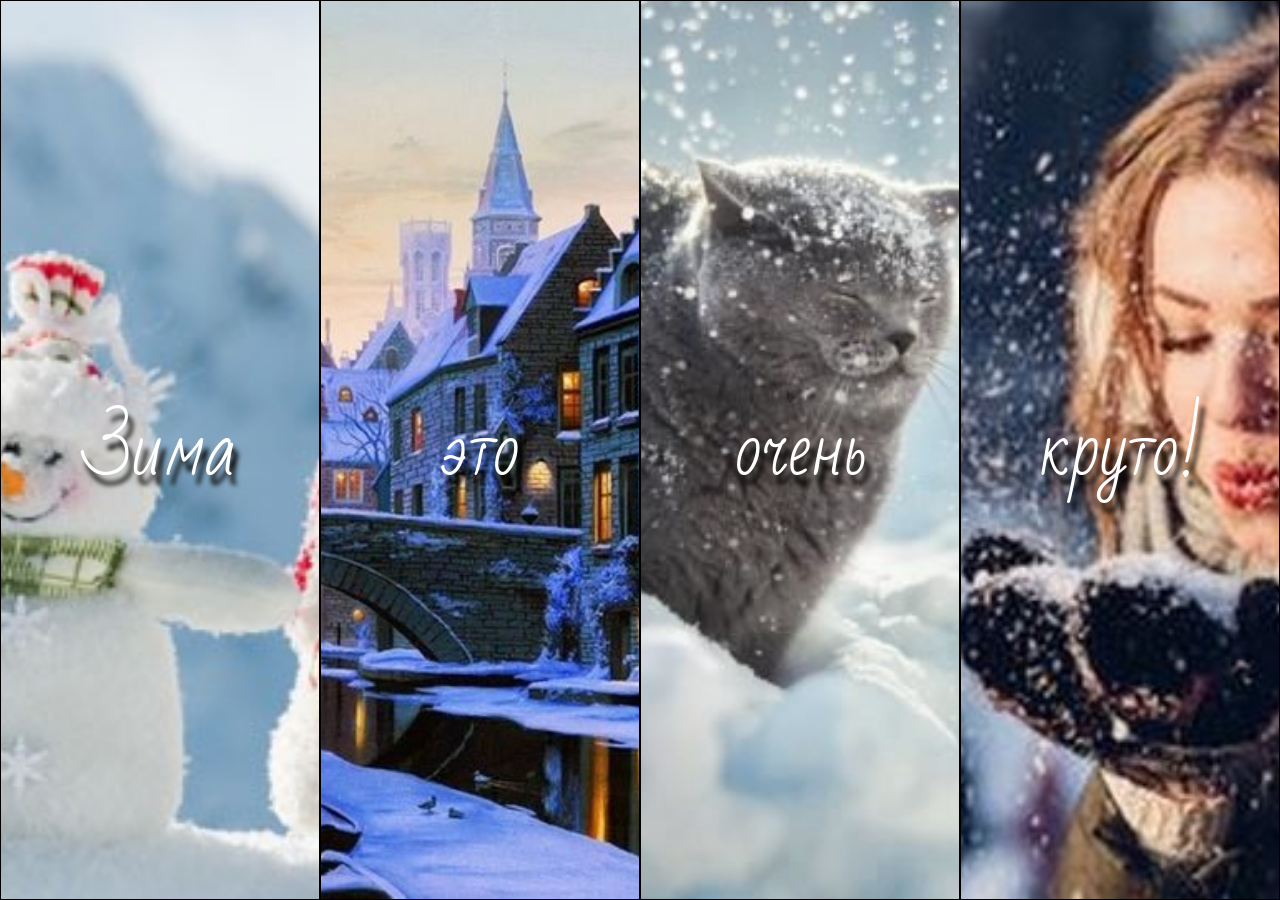
==== index.html @ 903abfa0 "fix" ====
<!DOCTYPE html>
<html lang="en">
<head>
    <meta charset="UTF-8">
    <meta name="viewport" content="width=device-width, initial-scale=1.0">
    <title>Сайт про Зиму</title>
    <link rel="stylesheet" href="css/defaultStyle.css">
    <link rel="stylesheet" href="css/style.css">
    <link href="https://fonts.googleapis.com/css2?family=Bad+Script&display=swap" rel="stylesheet">
    <link rel="icon" href="img/favicon.ico">
</head>
<body>
    <div class="slider">
        <div class="item item-1"><span>Зима</span></div>
        <div class="item item-2"><span>это</span></div>
        <div class="item item-3"><span>очень</span></div>
        <div class="item item-4"><span>круто!</span></div>
    </div>
</body>
</html>
---- css/defaultStyle.css ----
* {
  box-sizing: border-box;
  margin: 0;
  padding: 0;
  user-select: none;
}

body {
  margin: 0;
  font-family: 'Bad Script', sans-serif;
}

@media (max-width: 640px) {

  .slider {
    height: 100vh;
    flex-direction: column;
  }

  .item {
    width: 100%;
    user-select: none;
    cursor: none;
  }

  .item:hover {
    flex-grow: 30%;
  }
}
---- css/style.css ----
.slider {
    display: flex;
    justify-content: center;
}

.item {
    user-select: none;
    border: 1px solid black;
    /* cursor: default; */
    cursor: pointer;
    height: 100vh;
    display: flex;
    flex-basis: 25%;
    justify-content: center;
    align-items: center;
    background-color: #aeaeae;
    transition: all 2s;
}

.item:hover {
    flex-basis: 70%;
}

span {
    color: white;
    font-size: 70px;
    text-shadow: 5px 10px 5px black;
    user-select: text;
}

.item:hover span {
    font-size: 100px;
    transition: 0.5s;
}

.item-1 {
    background: url(../img/1.jpg) center;
    background-size: cover;
}
.item-2 {
    background: url(../img/2.jpg) center;
    background-size: cover;
}

.item-3 {
    background: url(../img/3.jpg) center;
    background-size: cover;
}

.item-4 {
    background: url(../img/4.jpg) center;
    background-size: cover;
}
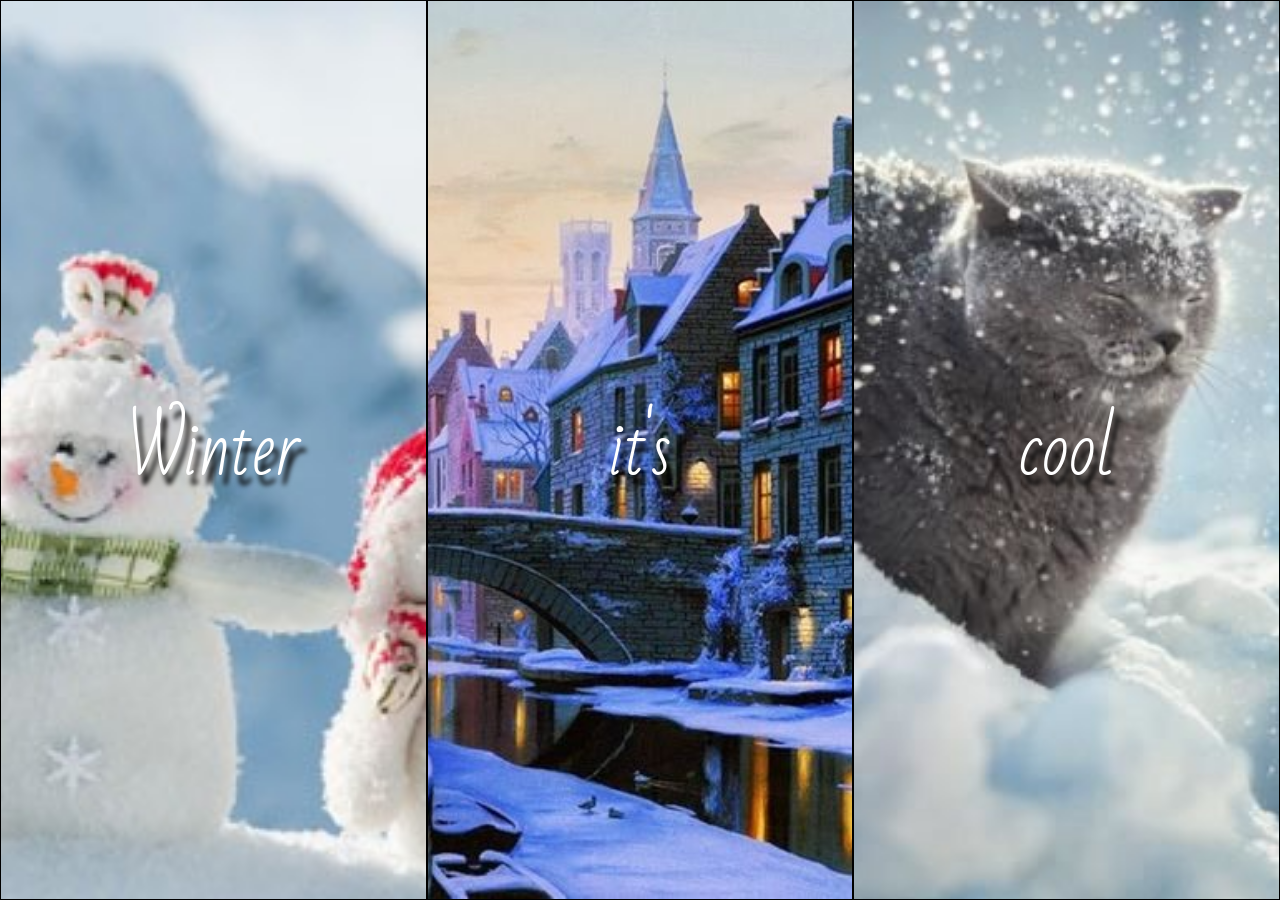
==== commit 7622c9d8: "Upd" ====
--- a/index.html
+++ b/index.html
@@ -3,18 +3,17 @@
 <head>
     <meta charset="UTF-8">
     <meta name="viewport" content="width=device-width, initial-scale=1.0">
-    <title>Сайт про Зиму</title>
+    <title>Winter It's Cool site</title>
     <link rel="stylesheet" href="css/defaultStyle.css">
     <link rel="stylesheet" href="css/style.css">
     <link href="https://fonts.googleapis.com/css2?family=Bad+Script&display=swap" rel="stylesheet">
-    <link rel="icon" href="img/favicon.ico">
+    <link rel="icon" href="img/icon.png">
 </head>
 <body>
     <div class="slider">
-        <div class="item item-1"><span>Зима</span></div>
-        <div class="item item-2"><span>это</span></div>
-        <div class="item item-3"><span>очень</span></div>
-        <div class="item item-4"><span>круто!</span></div>
+        <div class="item item-1"><span>Winter</span></div>
+        <div class="item item-2"><span>it's</span></div>
+        <div class="item item-3"><span>cool</span></div>
     </div>
 </body>
 </html>
--- a/css/style.css
+++ b/css/style.css
@@ -7,11 +7,10 @@
 .item {
     user-select: none;
     border: 1px solid black;
-    /* cursor: default; */
-    cursor: pointer;
+    cursor: default;
     height: 100vh;
     display: flex;
-    flex-basis: 25%;
+    flex-basis: 35%;
     justify-content: center;
     align-items: center;
     background-color: #aeaeae;
@@ -32,6 +31,7 @@
 .item:hover span {
     font-size: 100px;
     transition: 0.5s;
+    color: darkblue;
 }
 
 .item-1 {
@@ -47,8 +47,3 @@
     background: url(../img/3.jpg) center;
     background-size: cover;
 }
-
-.item-4 {
-    background: url(../img/4.jpg) center;
-    background-size: cover;
-}
